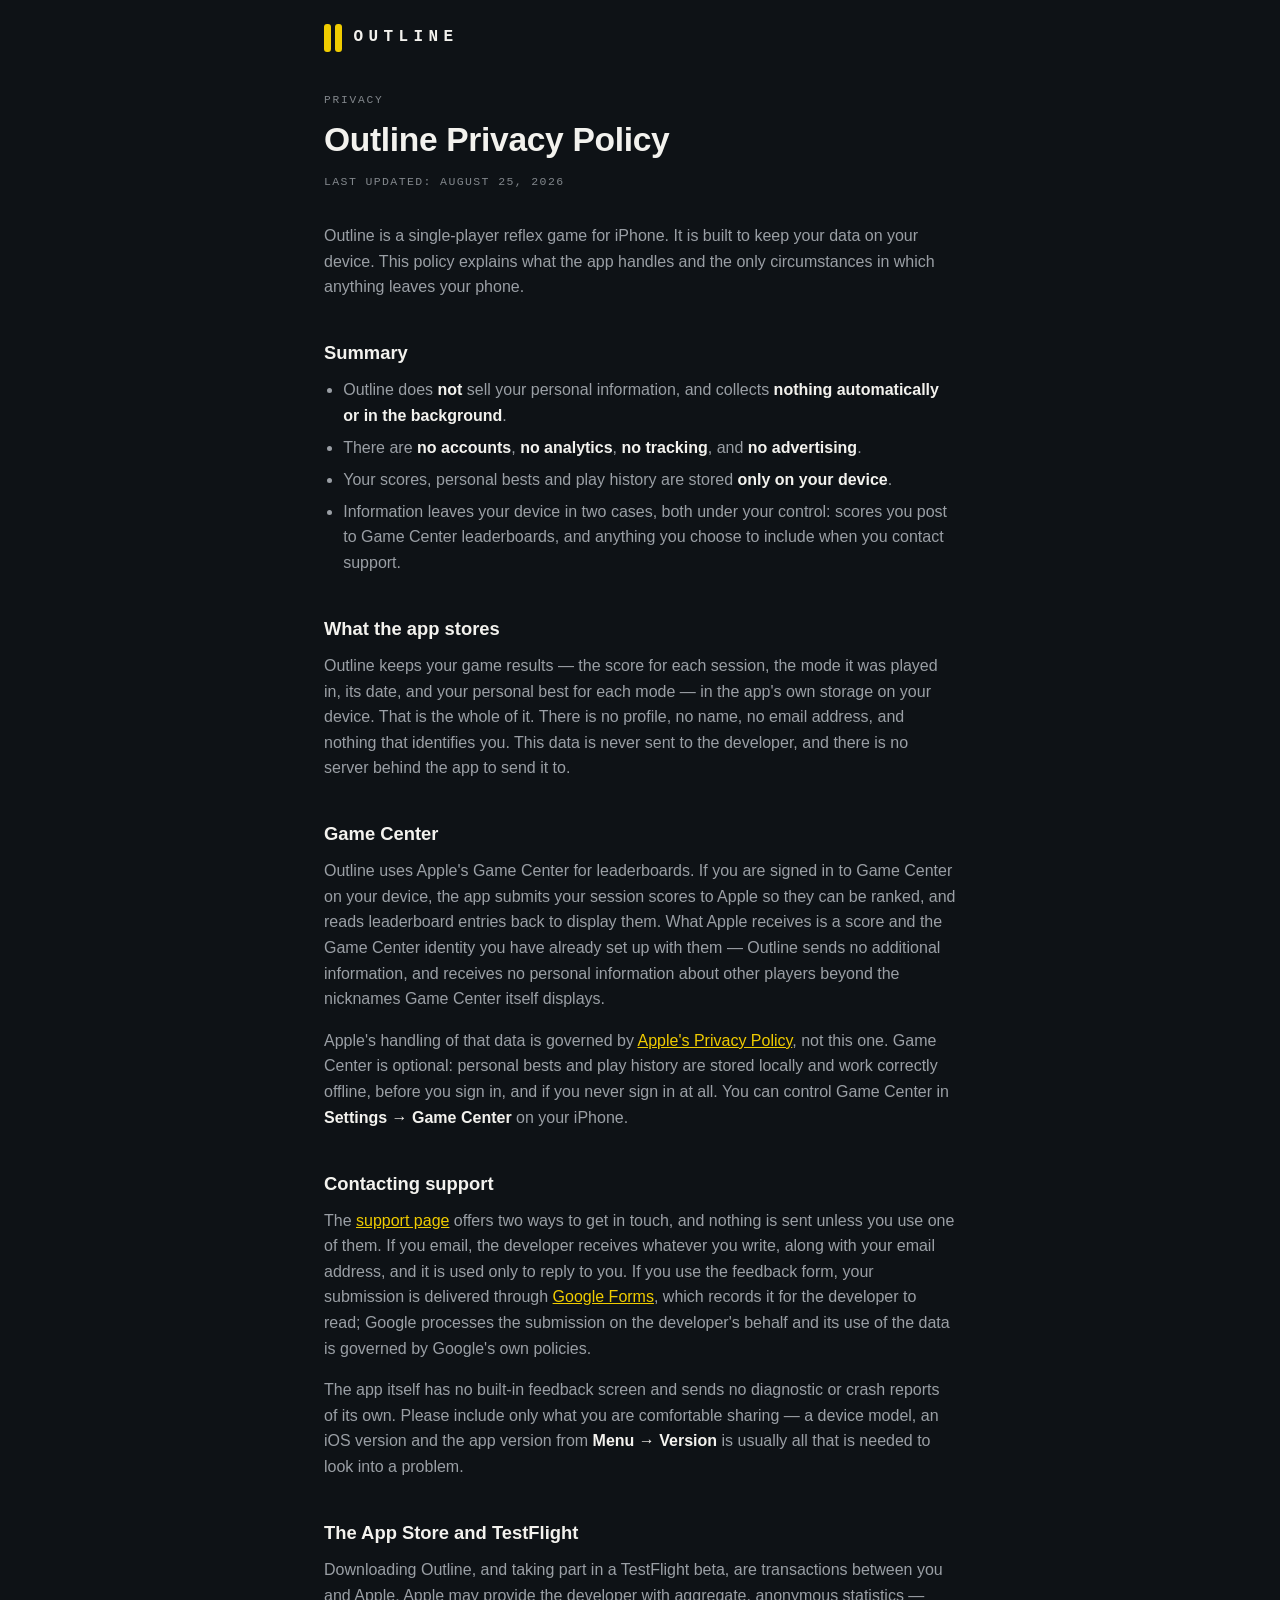
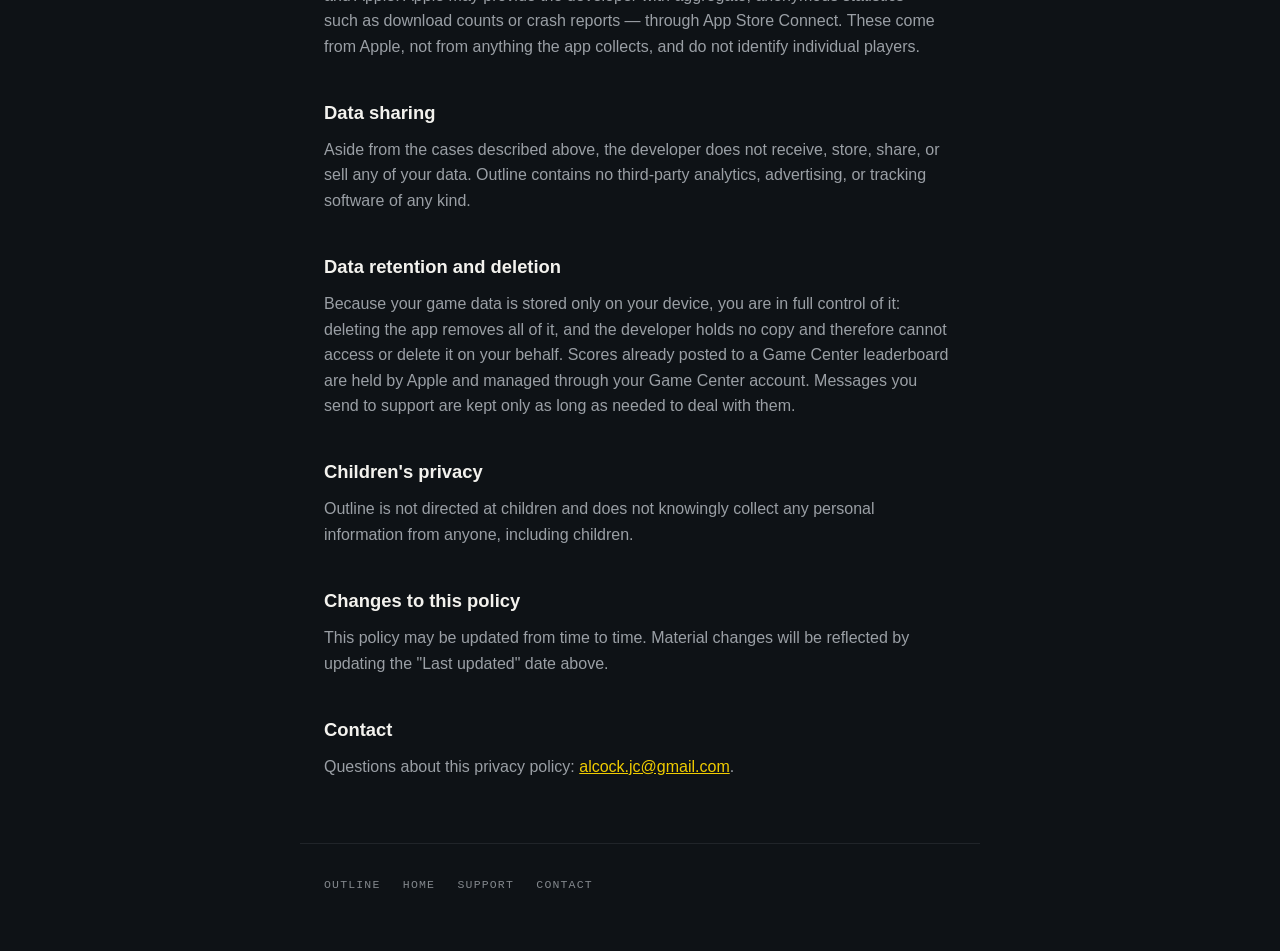
==== privacy/index.html @ 383f07f9 "Add the Outline site: landing, support and privacy pages Three static pages in one repo, so the thre" ====
<!DOCTYPE html>
<html lang="en">
<head>
<meta charset="utf-8">
<meta name="viewport" content="width=device-width, initial-scale=1">
<title>Privacy Policy — Outline</title>
<meta name="description" content="Outline's privacy policy: no accounts, no analytics, no tracking, no advertising. Your data stays on your device.">
<link rel="icon" href="../assets/mark.svg">
<link rel="stylesheet" href="../assets/site.css">
<style>
  main p, main li { color: var(--text-2); }
  .meta {
    font-family: var(--mono); font-size: 0.72rem; letter-spacing: 0.12em;
    text-transform: uppercase; color: var(--label); margin: 0 0 2rem;
  }
  ul { padding-left: 1.2rem; margin: 0 0 1rem; }
  li { margin: 0.4rem 0; }
  strong { color: var(--text); font-weight: 600; }
</style>
</head>
<body>

<div class="masthead">
  <a class="home" href="../">
    <span class="mark"><i></i><i></i></span>
    <span class="wordmark">OUTLINE</span>
  </a>
</div>

<main>
  <p class="label">Privacy</p>
  <h1>Outline Privacy Policy</h1>
  <p class="meta">Last updated: August 25, 2026</p>

  <p>
    Outline is a single-player reflex game for iPhone. It is built to keep your
    data on your device. This policy explains what the app handles and the only
    circumstances in which anything leaves your phone.
  </p>

  <h2>Summary</h2>
  <ul>
    <li>Outline does <strong>not</strong> sell your personal information, and collects <strong>nothing automatically or in the background</strong>.</li>
    <li>There are <strong>no accounts</strong>, <strong>no analytics</strong>, <strong>no tracking</strong>, and <strong>no advertising</strong>.</li>
    <li>Your scores, personal bests and play history are stored <strong>only on your device</strong>.</li>
    <li>Information leaves your device in two cases, both under your control: scores you post to Game Center leaderboards, and anything you choose to include when you contact support.</li>
  </ul>

  <h2>What the app stores</h2>
  <p>
    Outline keeps your game results — the score for each session, the mode it was
    played in, its date, and your personal best for each mode — in the app's own
    storage on your device. That is the whole of it. There is no profile, no name,
    no email address, and nothing that identifies you. This data is never sent to
    the developer, and there is no server behind the app to send it to.
  </p>

  <h2>Game Center</h2>
  <p>
    Outline uses Apple's Game Center for leaderboards. If you are signed in to
    Game Center on your device, the app submits your session scores to Apple so
    they can be ranked, and reads leaderboard entries back to display them. What
    Apple receives is a score and the Game Center identity you have already set up
    with them — Outline sends no additional information, and receives no personal
    information about other players beyond the nicknames Game Center itself
    displays.
  </p>
  <p>
    Apple's handling of that data is governed by
    <a href="https://www.apple.com/legal/privacy/" rel="noopener">Apple's Privacy
    Policy</a>, not this one. Game Center is optional: personal bests and play
    history are stored locally and work correctly offline, before you sign in, and
    if you never sign in at all. You can control Game Center in
    <strong>Settings → Game Center</strong> on your iPhone.
  </p>

  <h2>Contacting support</h2>
  <p>
    The <a href="../support/">support page</a> offers two ways to get in touch,
    and nothing is sent unless you use one of them. If you email, the developer
    receives whatever you write, along with your email address, and it is used
    only to reply to you. If you use the feedback form, your submission is
    delivered through <a href="https://policies.google.com/privacy" rel="noopener">Google
    Forms</a>, which records it for the developer to read; Google processes the
    submission on the developer's behalf and its use of the data is governed by
    Google's own policies.
  </p>
  <p>
    The app itself has no built-in feedback screen and sends no diagnostic or
    crash reports of its own. Please include only what you are comfortable
    sharing — a device model, an iOS version and the app version from
    <strong>Menu → Version</strong> is usually all that is needed to look into a
    problem.
  </p>

  <h2>The App Store and TestFlight</h2>
  <p>
    Downloading Outline, and taking part in a TestFlight beta, are transactions
    between you and Apple. Apple may provide the developer with aggregate,
    anonymous statistics — such as download counts or crash reports — through App
    Store Connect. These come from Apple, not from anything the app collects, and
    do not identify individual players.
  </p>

  <h2>Data sharing</h2>
  <p>
    Aside from the cases described above, the developer does not receive, store,
    share, or sell any of your data. Outline contains no third-party analytics,
    advertising, or tracking software of any kind.
  </p>

  <h2>Data retention and deletion</h2>
  <p>
    Because your game data is stored only on your device, you are in full control
    of it: deleting the app removes all of it, and the developer holds no copy and
    therefore cannot access or delete it on your behalf. Scores already posted to
    a Game Center leaderboard are held by Apple and managed through your Game
    Center account. Messages you send to support are kept only as long as needed
    to deal with them.
  </p>

  <h2>Children's privacy</h2>
  <p>
    Outline is not directed at children and does not knowingly collect any
    personal information from anyone, including children.
  </p>

  <h2>Changes to this policy</h2>
  <p>
    This policy may be updated from time to time. Material changes will be
    reflected by updating the "Last updated" date above.
  </p>

  <h2>Contact</h2>
  <p>
    Questions about this privacy policy:
    <a href="mailto:alcock.jc@gmail.com">alcock.jc@gmail.com</a>.
  </p>
</main>

<footer>
  <span>Outline</span>
  <a href="../">Home</a>
  <a href="../support/">Support</a>
  <a href="mailto:alcock.jc@gmail.com">Contact</a>
</footer>

</body>
</html>
---- assets/site.css ----
/* Outline — site tokens.
   Colours are transcribed from Outline/Design/Palette.swift so the site and the
   app are one object. Keep them in step: the app is the source of truth. */

:root {
  color-scheme: dark;

  /* Surfaces */
  --ground: #0E1216;
  --surface: #25292E;

  /* Lines */
  --line: #202429;
  --line-strong: #373B40;
  --line-active: #51565B;
  --line-target: #3E4348;

  /* Text */
  --text: #F3F2EE;
  --text-2: #9A9FA5;
  --label: #82878C;

  /* Accent */
  --yellow: #F0CC00;
  --yellow-pressed: #C0A300;
  --on-yellow: #0E1216;

  /* Score zones */
  --perfect: #F0CC00;
  --great: #5BB661;
  --good: #6DA3DA;
  --ok: #E2805E;
  --miss: #7C8186;
  --penalty: #E04F6B;

  /* Type. SF Mono for anything that reads as an instrument, SF Pro for prose —
     the same split Typography.swift makes in the app. */
  --mono: ui-monospace, "SF Mono", SFMono-Regular, Menlo, monospace;
  --sans: -apple-system, BlinkMacSystemFont, "Segoe UI", Roboto, Helvetica, Arial, sans-serif;

  --page: 680px;
}

* { box-sizing: border-box; }

body {
  margin: 0;
  background: var(--ground);
  color: var(--text);
  font-family: var(--sans);
  font-size: 16px;
  line-height: 1.6;
  -webkit-font-smoothing: antialiased;
}

a { color: var(--yellow); }

/* ---- Header: the mark, the name, and a link back to the top level ---- */

.masthead {
  max-width: var(--page);
  margin: 0 auto;
  padding: 1.5rem 1.5rem 0;
  display: flex;
  align-items: center;
  gap: 0.7rem;
}

.masthead a.home {
  display: flex;
  align-items: center;
  gap: 0.7rem;
  text-decoration: none;
  color: inherit;
}

.wordmark {
  font-family: var(--mono);
  font-weight: 600;
  font-size: 1rem;
  letter-spacing: 0.34em;
  /* Tracking also adds a gap after the final letter; pull it back so the word
     sits optically square against the mark. Same fix Wordmark.swift makes. */
  margin-right: -0.34em;
  color: var(--text);
}

/* Two yellow bars — PauseMark, in ratios rather than numbers. */
.mark {
  display: inline-flex;
  gap: 0.17em;
  font-size: var(--mark-size, 28px);
}
.mark i {
  display: block;
  width: 0.24em;
  height: 1em;
  background: var(--yellow);
  border-radius: 0.108em; /* barWidth * 0.45 */
}

/* ---- Shared blocks ---- */

main {
  max-width: var(--page);
  margin: 0 auto;
  padding: 2.5rem 1.5rem 3rem;
}

.label {
  font-family: var(--mono);
  font-size: 0.7rem;
  font-weight: 500;
  letter-spacing: 0.16em;
  text-transform: uppercase;
  color: var(--label);
  margin: 0 0 0.7rem;
}

h1 {
  font-size: 2.1rem;
  line-height: 1.15;
  letter-spacing: -0.01em;
  font-weight: 600;
  margin: 0 0 0.8rem;
}

h2 {
  font-size: 1.15rem;
  font-weight: 600;
  margin: 2.4rem 0 0.6rem;
}

p { margin: 0 0 1rem; color: var(--text-2); }
p.lead { color: var(--text); font-size: 1.1rem; max-width: 46ch; }

.panel {
  border: 1px solid var(--line-strong);
  border-radius: 10px;
  background: transparent;
  padding: 1.5rem 1.6rem;
}

.panel h2 { margin-top: 0; }

.btn {
  display: inline-flex;
  align-items: center;
  gap: 0.5rem;
  text-decoration: none;
  font-family: var(--sans);
  font-weight: 600;
  font-size: 0.95rem;
  padding: 0.75rem 1.2rem;
  border-radius: 8px;
  border: 1.5px solid transparent;
}
.btn-fill { background: var(--yellow); color: var(--on-yellow); }
.btn-fill:hover { background: var(--yellow-pressed); }
.btn-quiet { color: var(--text); border-color: var(--line-strong); }
.btn-quiet:hover { border-color: var(--line-active); }

footer {
  max-width: var(--page);
  margin: 0 auto;
  padding: 2rem 1.5rem 3.5rem;
  border-top: 1px solid var(--line);
  font-family: var(--mono);
  font-size: 0.72rem;
  letter-spacing: 0.1em;
  text-transform: uppercase;
  color: var(--label);
  display: flex;
  flex-wrap: wrap;
  gap: 0.4rem 1.4rem;
}
footer a { color: var(--label); text-decoration: none; }
footer a:hover { color: var(--text-2); }

@media (max-width: 480px) {
  h1 { font-size: 1.7rem; }
}
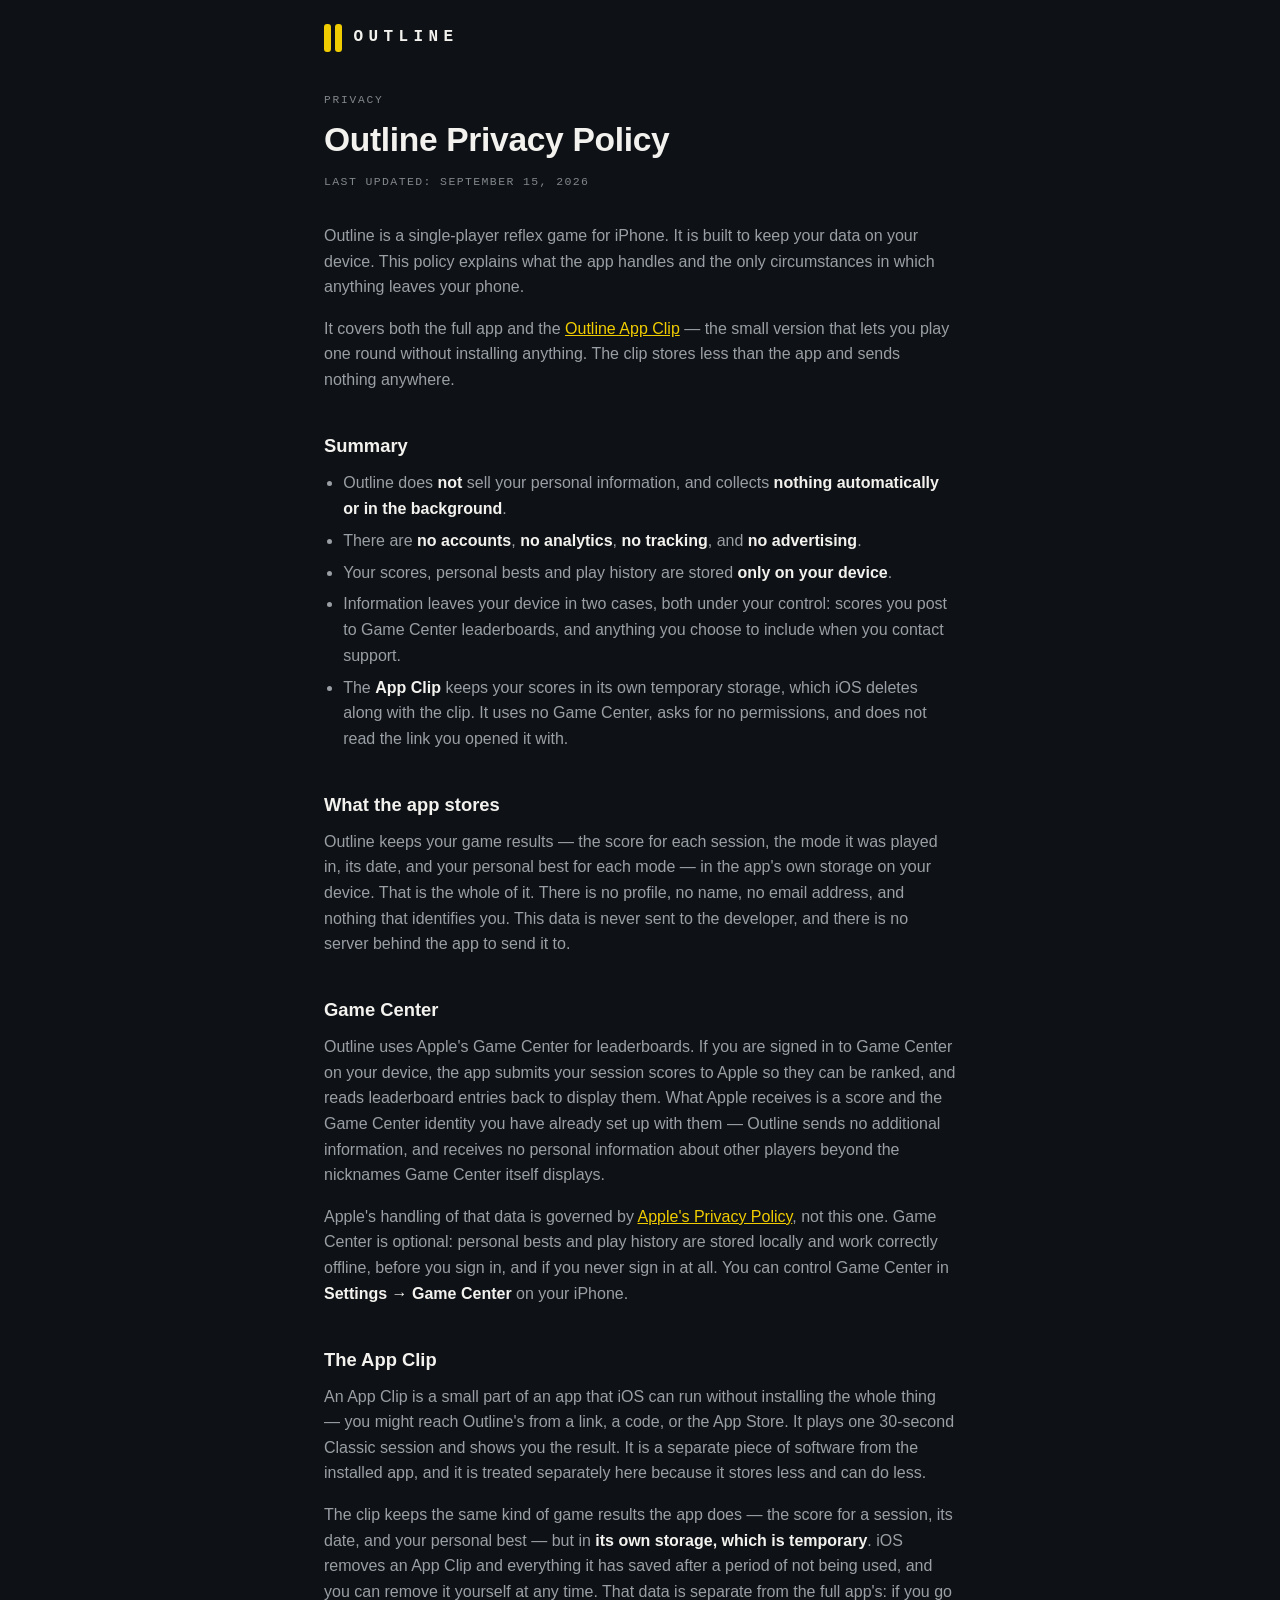
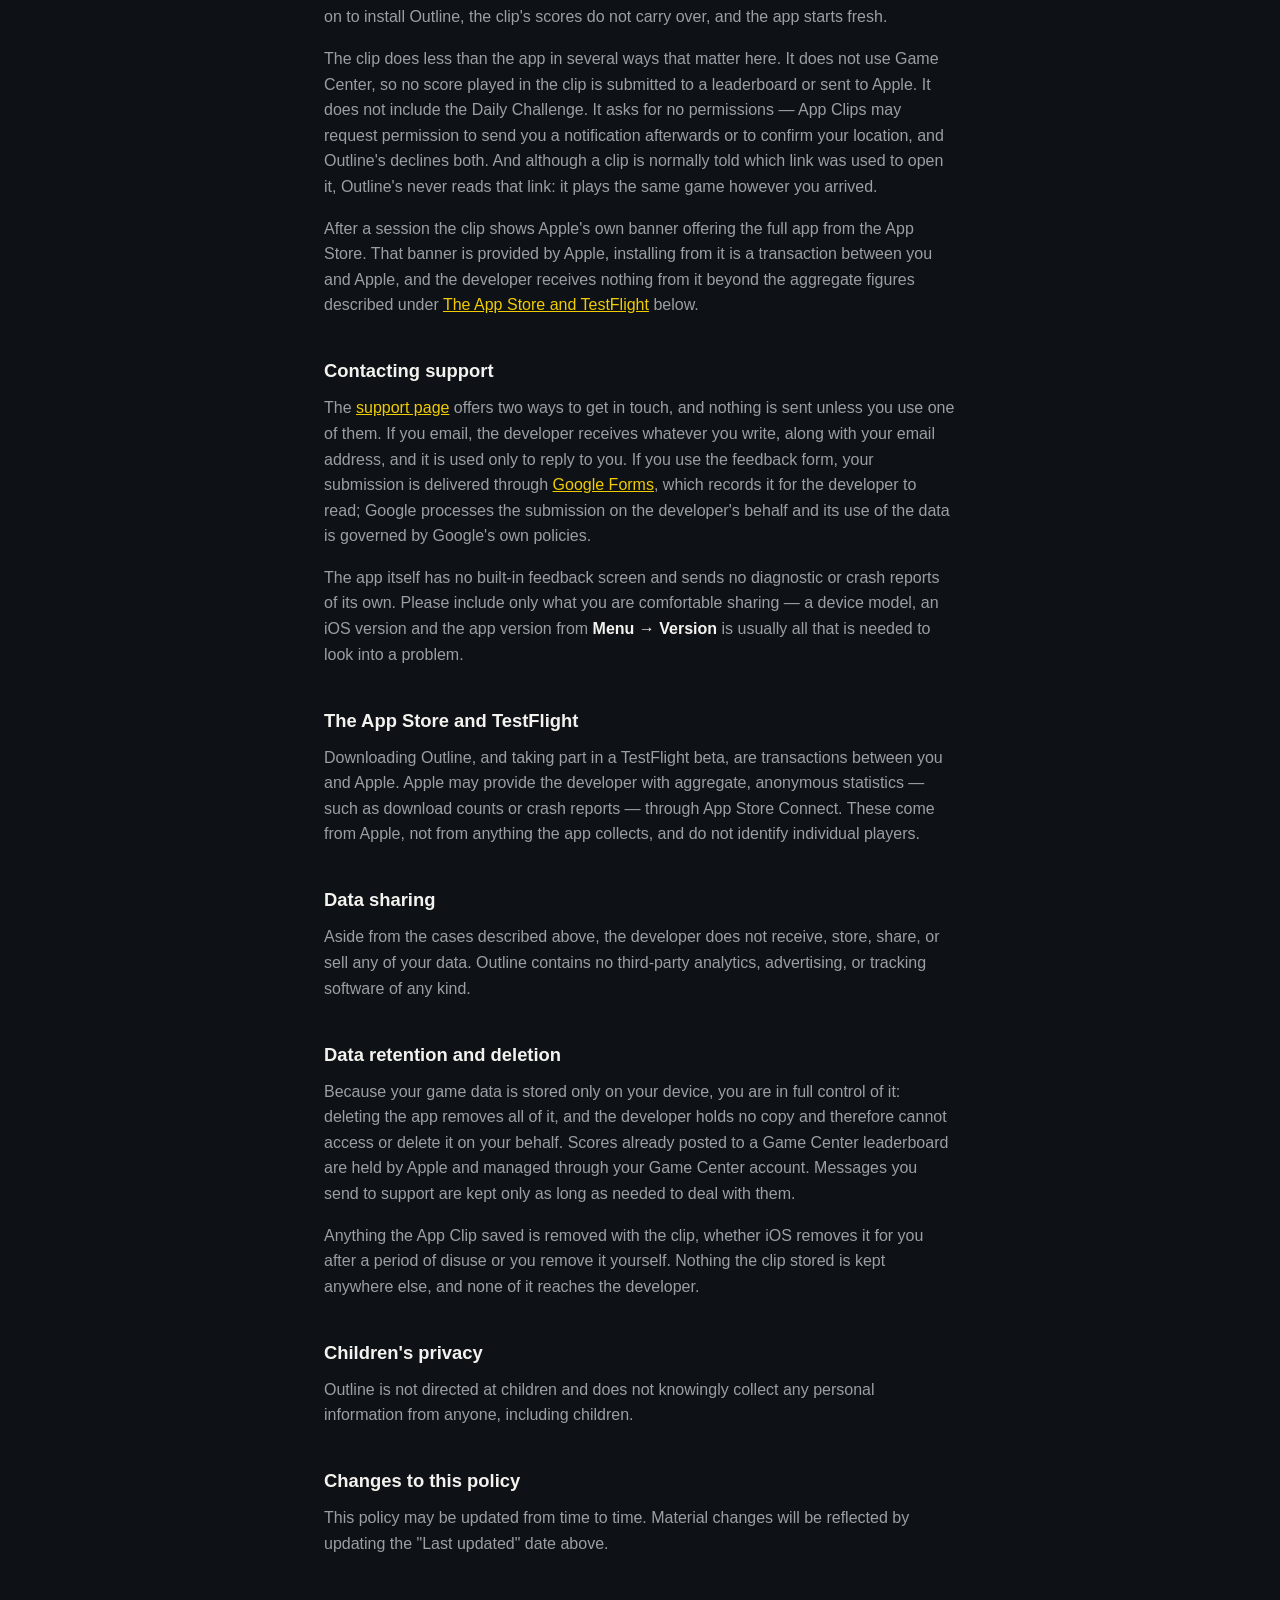
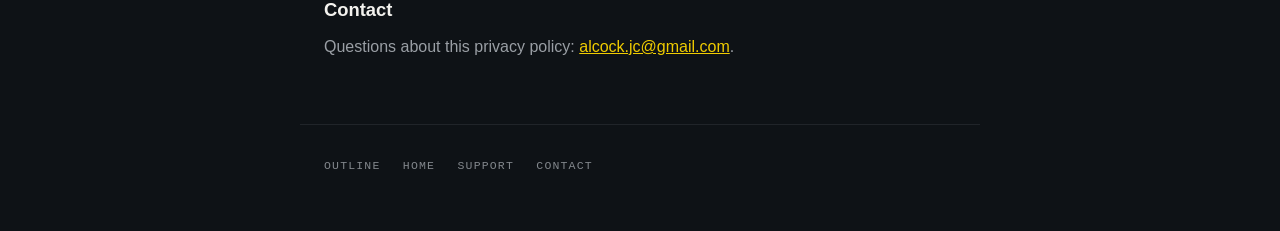
==== commit e73a8388: "Cover the App Clip in the privacy policy docs/web-presence.md requires a matching policy edit and a " ====
--- a/privacy/index.html
+++ b/privacy/index.html
@@ -30,12 +30,17 @@
 <main>
   <p class="label">Privacy</p>
   <h1>Outline Privacy Policy</h1>
-  <p class="meta">Last updated: August 25, 2026</p>
+  <p class="meta">Last updated: September 15, 2026</p>
 
   <p>
     Outline is a single-player reflex game for iPhone. It is built to keep your
     data on your device. This policy explains what the app handles and the only
     circumstances in which anything leaves your phone.
+  </p>
+  <p>
+    It covers both the full app and the <a href="#app-clip">Outline App Clip</a>
+    — the small version that lets you play one round without installing
+    anything. The clip stores less than the app and sends nothing anywhere.
   </p>
 
   <h2>Summary</h2>
@@ -44,6 +49,7 @@
     <li>There are <strong>no accounts</strong>, <strong>no analytics</strong>, <strong>no tracking</strong>, and <strong>no advertising</strong>.</li>
     <li>Your scores, personal bests and play history are stored <strong>only on your device</strong>.</li>
     <li>Information leaves your device in two cases, both under your control: scores you post to Game Center leaderboards, and anything you choose to include when you contact support.</li>
+    <li>The <strong>App Clip</strong> keeps your scores in its own temporary storage, which iOS deletes along with the clip. It uses no Game Center, asks for no permissions, and does not read the link you opened it with.</li>
   </ul>
 
   <h2>What the app stores</h2>
@@ -74,6 +80,39 @@
     <strong>Settings → Game Center</strong> on your iPhone.
   </p>
 
+  <h2 id="app-clip">The App Clip</h2>
+  <p>
+    An App Clip is a small part of an app that iOS can run without installing
+    the whole thing — you might reach Outline's from a link, a code, or the
+    App Store. It plays one 30-second Classic session and shows you the result.
+    It is a separate piece of software from the installed app, and it is treated
+    separately here because it stores less and can do less.
+  </p>
+  <p>
+    The clip keeps the same kind of game results the app does — the score for a
+    session, its date, and your personal best — but in <strong>its own storage,
+    which is temporary</strong>. iOS removes an App Clip and everything it has
+    saved after a period of not being used, and you can remove it yourself at any
+    time. That data is separate from the full app's: if you go on to install
+    Outline, the clip's scores do not carry over, and the app starts fresh.
+  </p>
+  <p>
+    The clip does less than the app in several ways that matter here. It does not
+    use Game Center, so no score played in the clip is submitted to a leaderboard
+    or sent to Apple. It does not include the Daily Challenge. It asks for no
+    permissions — App Clips may request permission to send you a notification
+    afterwards or to confirm your location, and Outline's declines both. And
+    although a clip is normally told which link was used to open it, Outline's
+    never reads that link: it plays the same game however you arrived.
+  </p>
+  <p>
+    After a session the clip shows Apple's own banner offering the full app from
+    the App Store. That banner is provided by Apple, installing from it is a
+    transaction between you and Apple, and the developer receives nothing from it
+    beyond the aggregate figures described under
+    <a href="#app-store">The App Store and TestFlight</a> below.
+  </p>
+
   <h2>Contacting support</h2>
   <p>
     The <a href="../support/">support page</a> offers two ways to get in touch,
@@ -93,7 +132,7 @@
     problem.
   </p>
 
-  <h2>The App Store and TestFlight</h2>
+  <h2 id="app-store">The App Store and TestFlight</h2>
   <p>
     Downloading Outline, and taking part in a TestFlight beta, are transactions
     between you and Apple. Apple may provide the developer with aggregate,
@@ -117,6 +156,11 @@
     a Game Center leaderboard are held by Apple and managed through your Game
     Center account. Messages you send to support are kept only as long as needed
     to deal with them.
+  </p>
+  <p>
+    Anything the App Clip saved is removed with the clip, whether iOS removes it
+    for you after a period of disuse or you remove it yourself. Nothing the clip
+    stored is kept anywhere else, and none of it reaches the developer.
   </p>
 
   <h2>Children's privacy</h2>
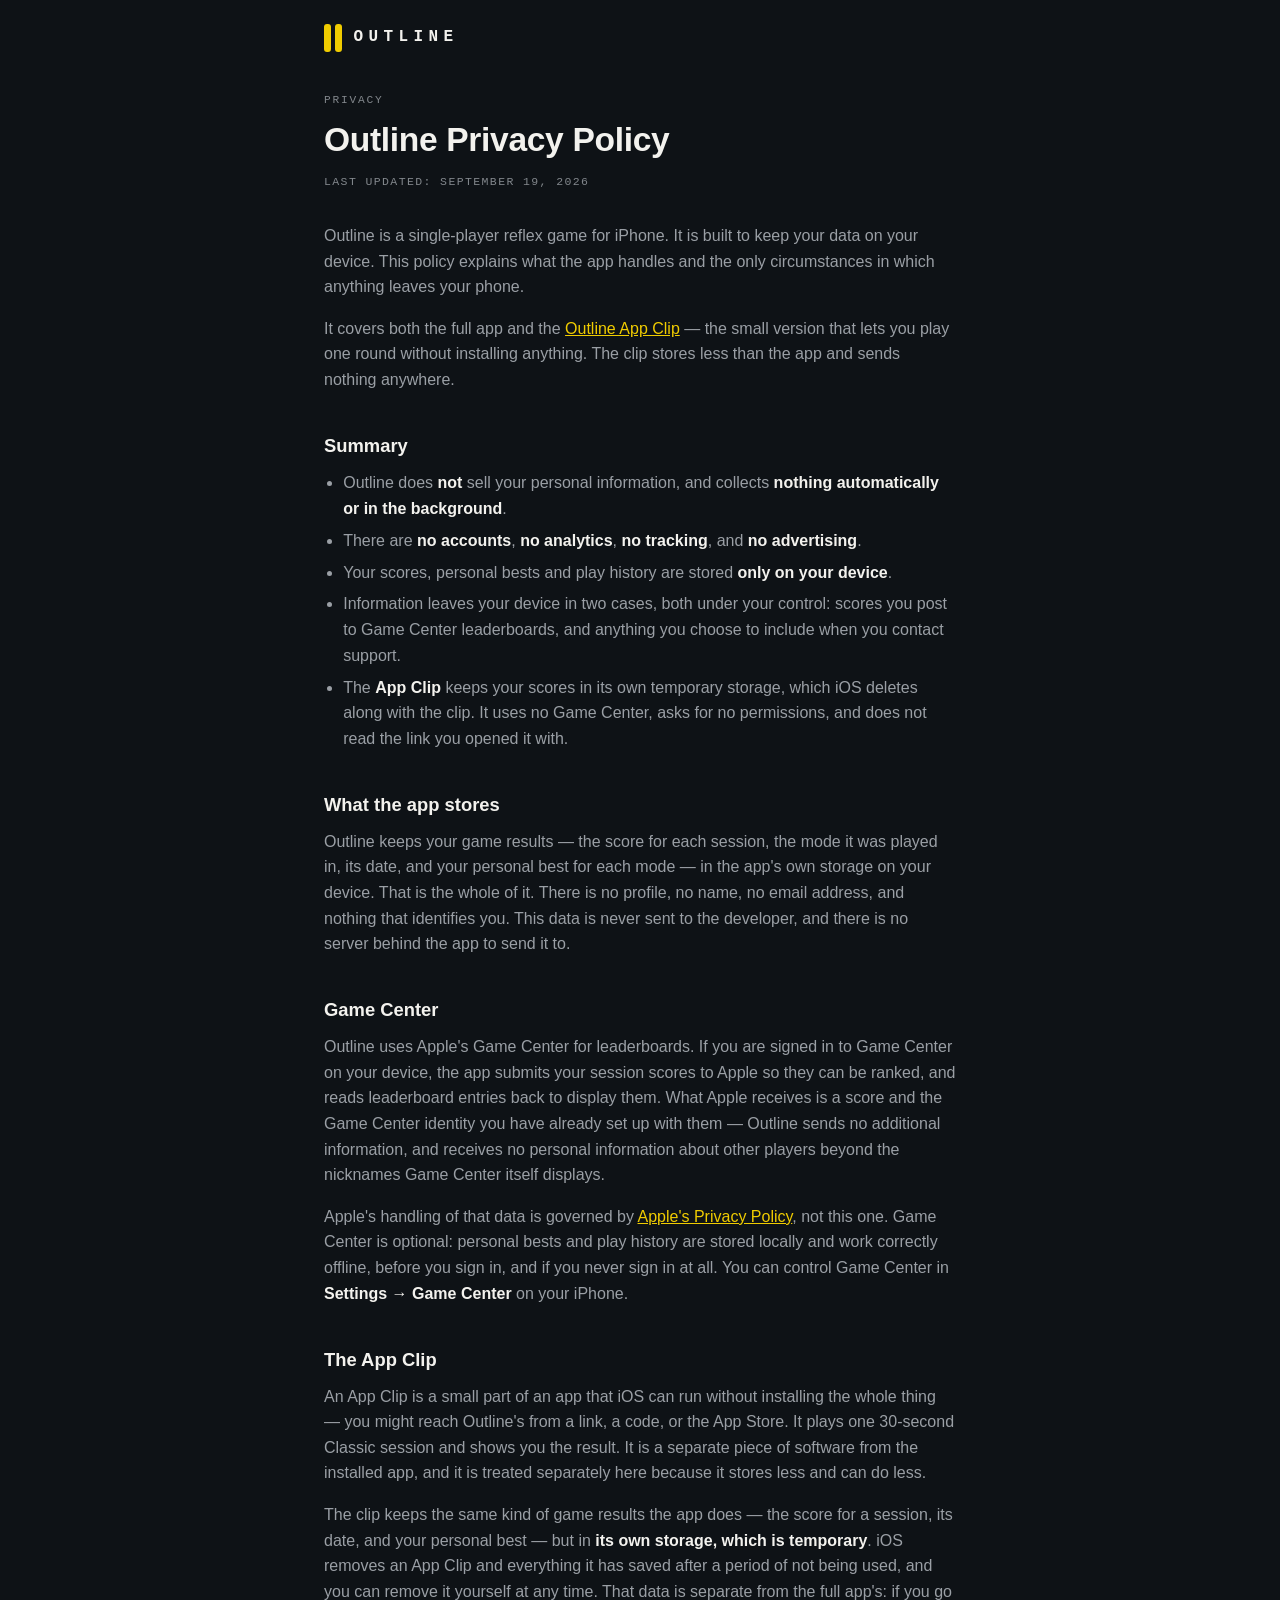
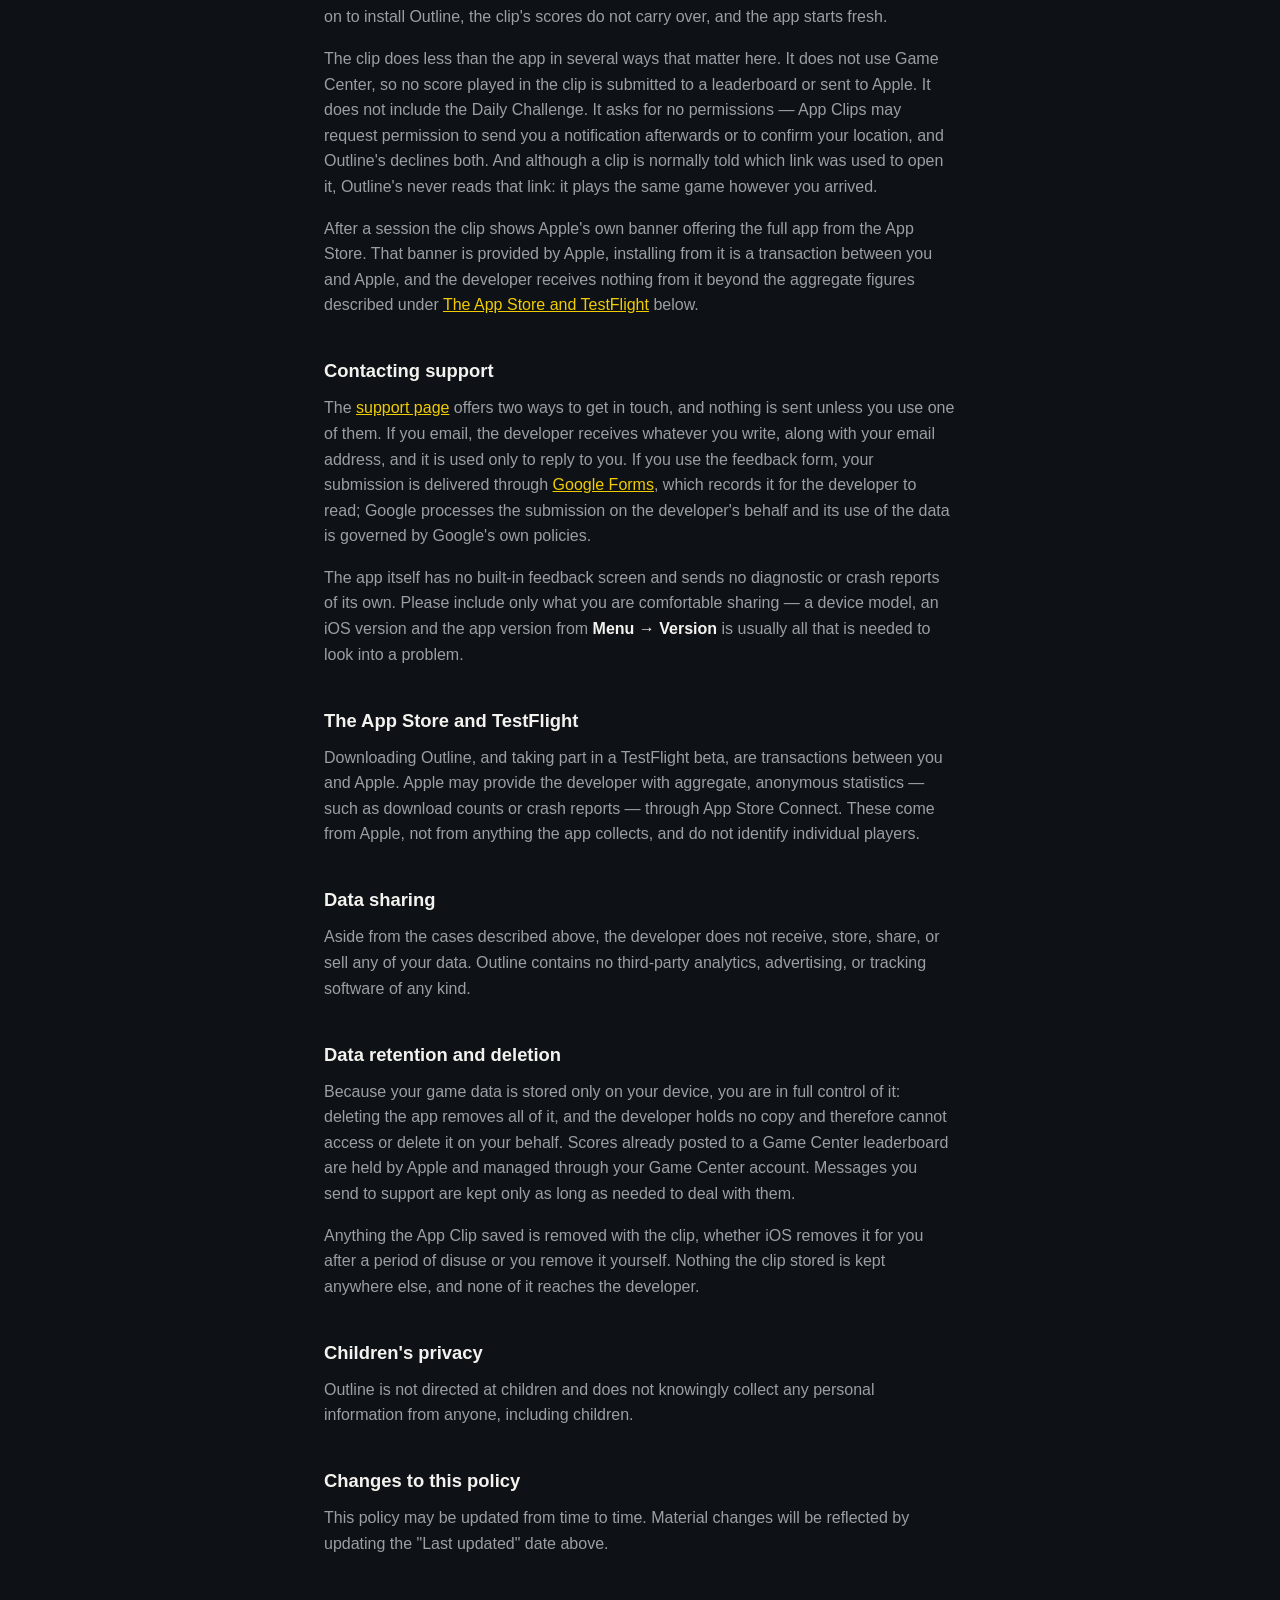
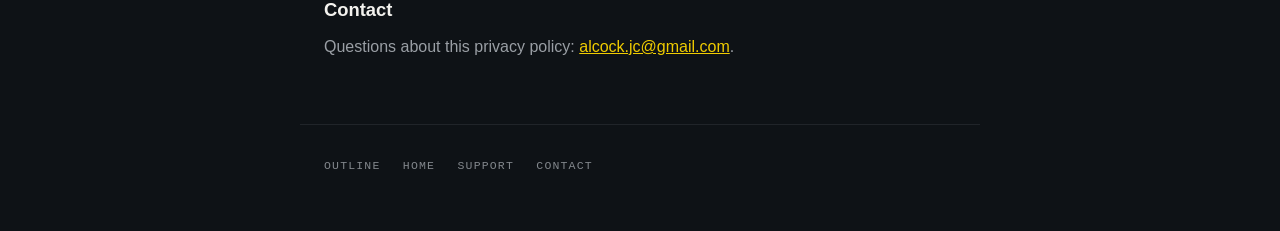
==== commit de917e5c: "Date the policy the day it publishes, not the day it was drafted The draft carried September 15 and " ====
--- a/privacy/index.html
+++ b/privacy/index.html
@@ -30,7 +30,7 @@
 <main>
   <p class="label">Privacy</p>
   <h1>Outline Privacy Policy</h1>
-  <p class="meta">Last updated: September 15, 2026</p>
+  <p class="meta">Last updated: September 19, 2026</p>
 
   <p>
     Outline is a single-player reflex game for iPhone. It is built to keep your
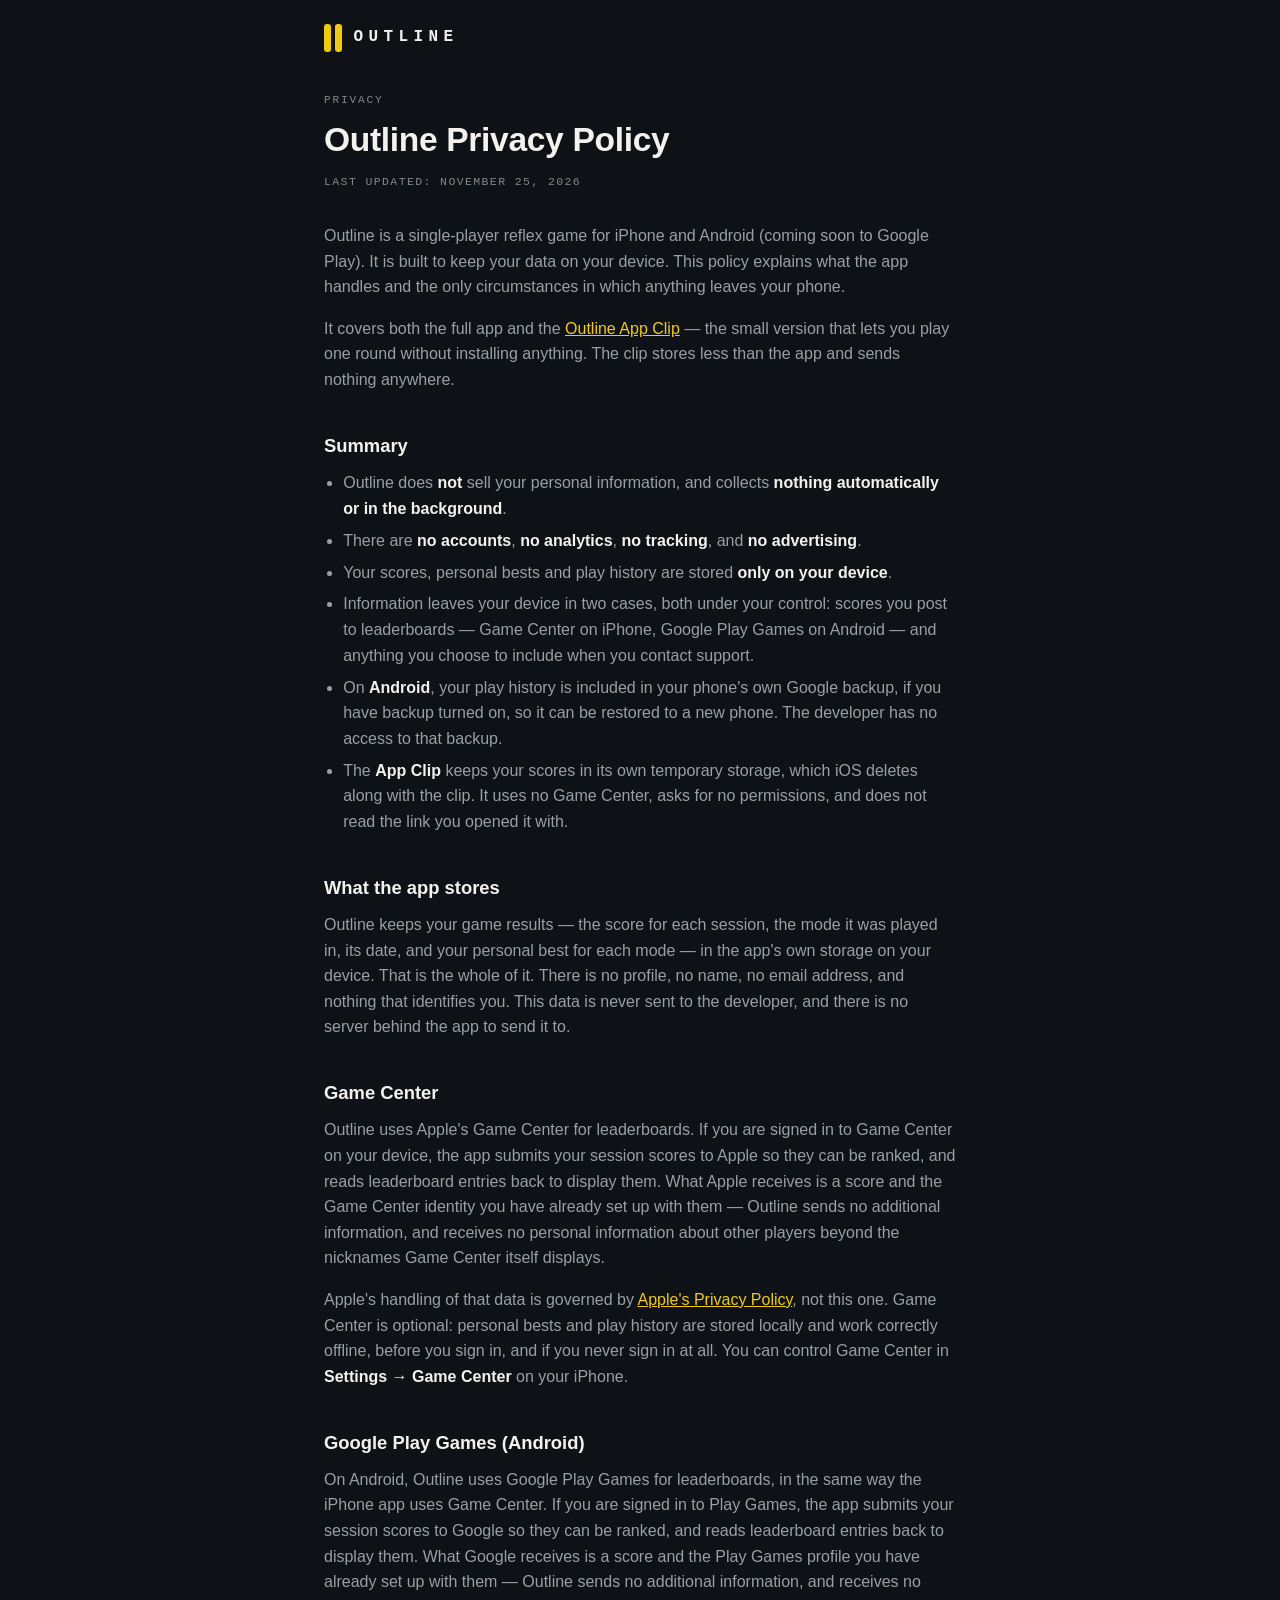
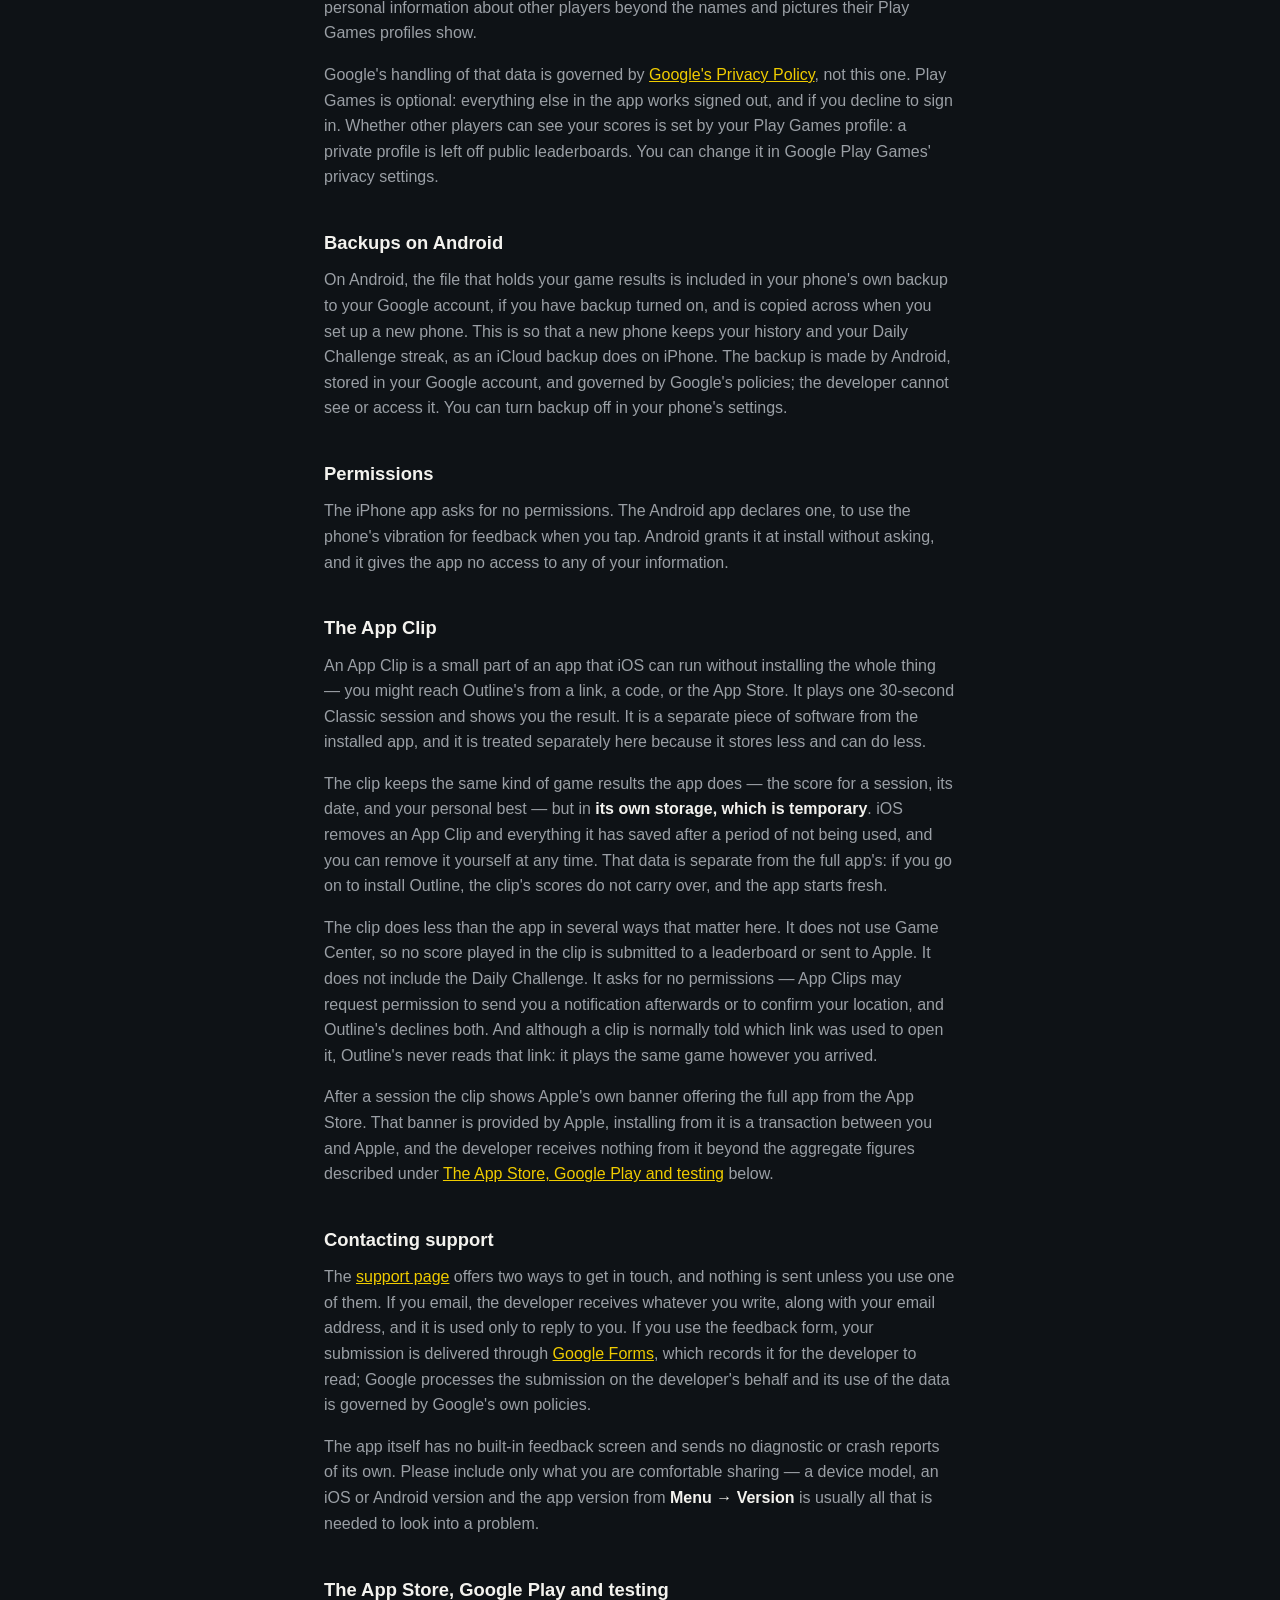
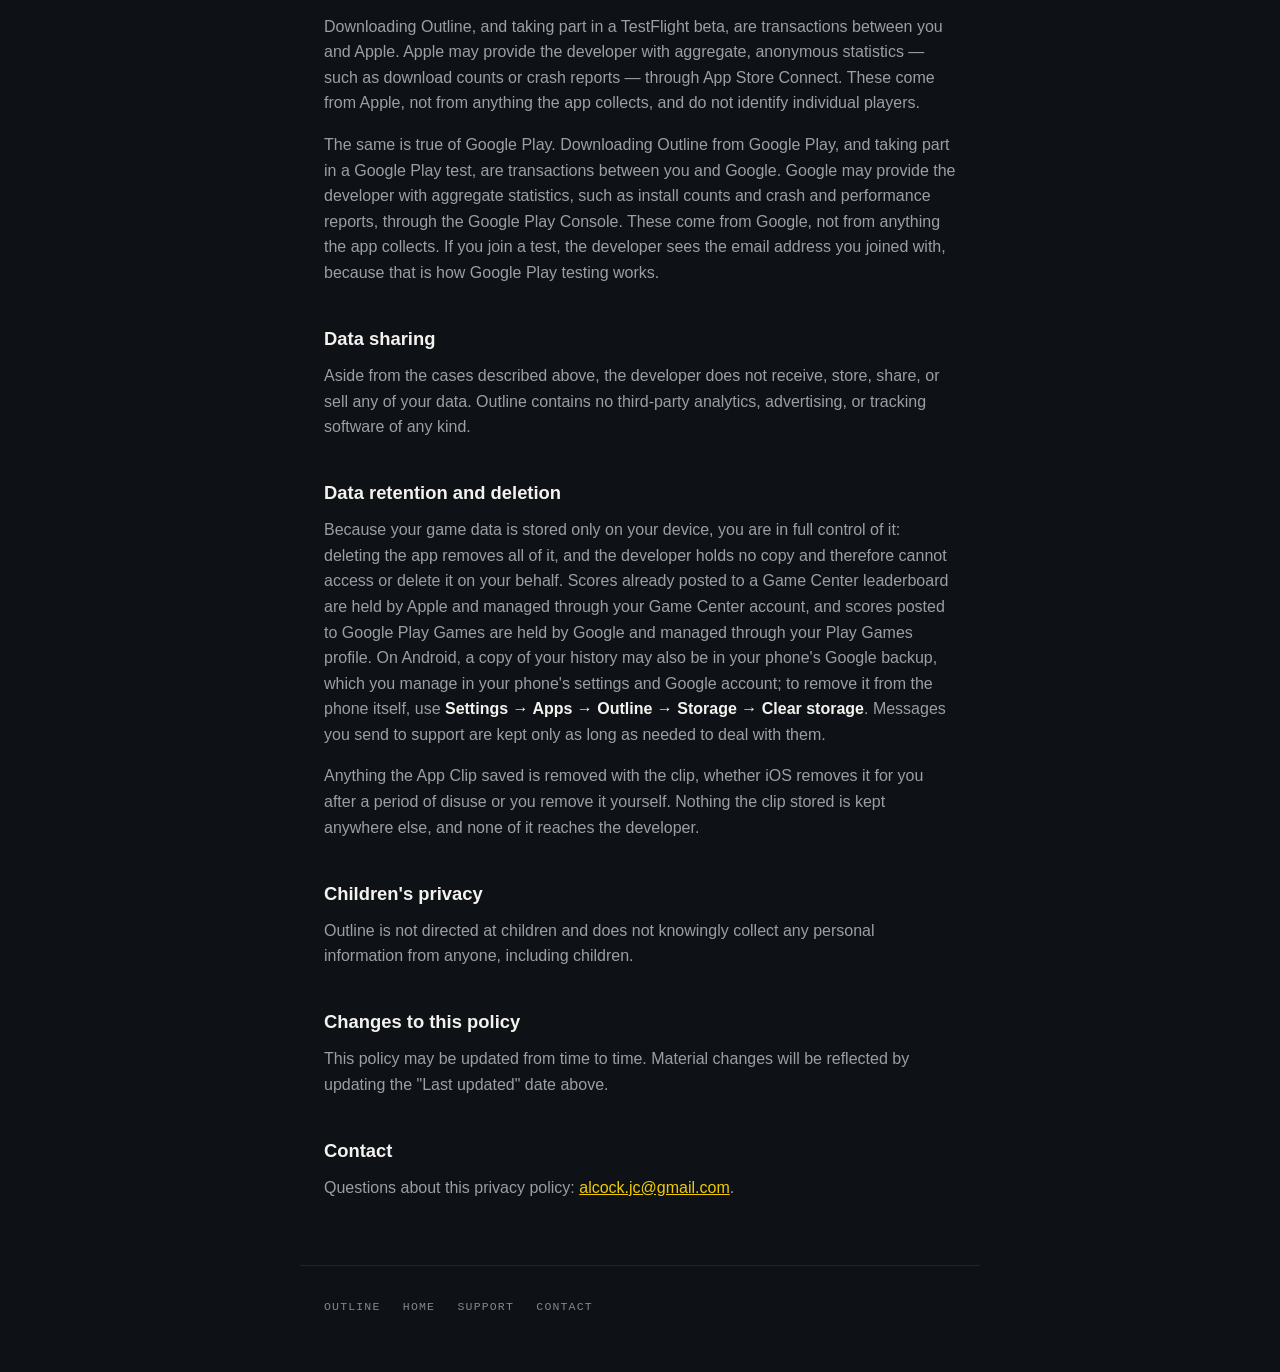
==== commit cc837fcb: "Make room for Android on the site, with Google Play coming soon The home page offers Google Play bes" ====
--- a/privacy/index.html
+++ b/privacy/index.html
@@ -4,7 +4,7 @@
 <meta charset="utf-8">
 <meta name="viewport" content="width=device-width, initial-scale=1">
 <title>Privacy Policy — Outline</title>
-<meta name="description" content="Outline's privacy policy: no accounts, no analytics, no tracking, no advertising. Your data stays on your device.">
+<meta name="description" content="Outline's privacy policy, for iPhone and Android: no accounts, no analytics, no tracking, no advertising. Your data stays on your device.">
 <link rel="icon" href="../assets/mark.svg">
 <link rel="stylesheet" href="../assets/site.css">
 <style>
@@ -30,12 +30,13 @@
 <main>
   <p class="label">Privacy</p>
   <h1>Outline Privacy Policy</h1>
-  <p class="meta">Last updated: September 19, 2026</p>
-
-  <p>
-    Outline is a single-player reflex game for iPhone. It is built to keep your
-    data on your device. This policy explains what the app handles and the only
-    circumstances in which anything leaves your phone.
+  <p class="meta">Last updated: November 25, 2026</p>
+
+  <p>
+    Outline is a single-player reflex game for iPhone and Android (coming soon
+    to Google Play). It is built to keep your data on your device. This policy
+    explains what the app handles and the only circumstances in which anything
+    leaves your phone.
   </p>
   <p>
     It covers both the full app and the <a href="#app-clip">Outline App Clip</a>
@@ -48,7 +49,8 @@
     <li>Outline does <strong>not</strong> sell your personal information, and collects <strong>nothing automatically or in the background</strong>.</li>
     <li>There are <strong>no accounts</strong>, <strong>no analytics</strong>, <strong>no tracking</strong>, and <strong>no advertising</strong>.</li>
     <li>Your scores, personal bests and play history are stored <strong>only on your device</strong>.</li>
-    <li>Information leaves your device in two cases, both under your control: scores you post to Game Center leaderboards, and anything you choose to include when you contact support.</li>
+    <li>Information leaves your device in two cases, both under your control: scores you post to leaderboards — Game Center on iPhone, Google Play Games on Android — and anything you choose to include when you contact support.</li>
+    <li>On <strong>Android</strong>, your play history is included in your phone's own Google backup, if you have backup turned on, so it can be restored to a new phone. The developer has no access to that backup.</li>
     <li>The <strong>App Clip</strong> keeps your scores in its own temporary storage, which iOS deletes along with the clip. It uses no Game Center, asks for no permissions, and does not read the link you opened it with.</li>
   </ul>
 
@@ -80,6 +82,45 @@
     <strong>Settings → Game Center</strong> on your iPhone.
   </p>
 
+  <h2 id="play-games">Google Play Games (Android)</h2>
+  <p>
+    On Android, Outline uses Google Play Games for leaderboards, in the same way
+    the iPhone app uses Game Center. If you are signed in to Play Games, the app
+    submits your session scores to Google so they can be ranked, and reads
+    leaderboard entries back to display them. What Google receives is a score
+    and the Play Games profile you have already set up with them — Outline sends
+    no additional information, and receives no personal information about other
+    players beyond the names and pictures their Play Games profiles show.
+  </p>
+  <p>
+    Google's handling of that data is governed by
+    <a href="https://policies.google.com/privacy" rel="noopener">Google's Privacy
+    Policy</a>, not this one. Play Games is optional: everything else in the app
+    works signed out, and if you decline to sign in. Whether other players can
+    see your scores is set by your Play Games profile: a private profile is left
+    off public leaderboards. You can change it in Google Play Games' privacy
+    settings.
+  </p>
+
+  <h2 id="android-backup">Backups on Android</h2>
+  <p>
+    On Android, the file that holds your game results is included in your
+    phone's own backup to your Google account, if you have backup turned on, and
+    is copied across when you set up a new phone. This is so that a new phone
+    keeps your history and your Daily Challenge streak, as an iCloud backup does
+    on iPhone. The backup is made by Android, stored in your Google account, and
+    governed by Google's policies; the developer cannot see or access it. You
+    can turn backup off in your phone's settings.
+  </p>
+
+  <h2>Permissions</h2>
+  <p>
+    The iPhone app asks for no permissions. The Android app declares one, to
+    use the phone's vibration for feedback when you tap. Android grants it at
+    install without asking, and it gives the app no access to any of your
+    information.
+  </p>
+
   <h2 id="app-clip">The App Clip</h2>
   <p>
     An App Clip is a small part of an app that iOS can run without installing
@@ -110,7 +151,7 @@
     the App Store. That banner is provided by Apple, installing from it is a
     transaction between you and Apple, and the developer receives nothing from it
     beyond the aggregate figures described under
-    <a href="#app-store">The App Store and TestFlight</a> below.
+    <a href="#app-store">The App Store, Google Play and testing</a> below.
   </p>
 
   <h2>Contacting support</h2>
@@ -127,12 +168,12 @@
   <p>
     The app itself has no built-in feedback screen and sends no diagnostic or
     crash reports of its own. Please include only what you are comfortable
-    sharing — a device model, an iOS version and the app version from
+    sharing — a device model, an iOS or Android version and the app version from
     <strong>Menu → Version</strong> is usually all that is needed to look into a
     problem.
   </p>
 
-  <h2 id="app-store">The App Store and TestFlight</h2>
+  <h2 id="app-store">The App Store, Google Play and testing</h2>
   <p>
     Downloading Outline, and taking part in a TestFlight beta, are transactions
     between you and Apple. Apple may provide the developer with aggregate,
@@ -140,6 +181,15 @@
     Store Connect. These come from Apple, not from anything the app collects, and
     do not identify individual players.
   </p>
+  <p>
+    The same is true of Google Play. Downloading Outline from Google Play, and
+    taking part in a Google Play test, are transactions between you and Google.
+    Google may provide the developer with aggregate statistics, such as install
+    counts and crash and performance reports, through the Google Play Console.
+    These come from Google, not from anything the app collects. If you join a
+    test, the developer sees the email address you joined with, because that is
+    how Google Play testing works.
+  </p>
 
   <h2>Data sharing</h2>
   <p>
@@ -154,7 +204,12 @@
     of it: deleting the app removes all of it, and the developer holds no copy and
     therefore cannot access or delete it on your behalf. Scores already posted to
     a Game Center leaderboard are held by Apple and managed through your Game
-    Center account. Messages you send to support are kept only as long as needed
+    Center account, and scores posted to Google Play Games are held by Google
+    and managed through your Play Games profile. On Android, a copy of your
+    history may also be in your phone's Google backup, which you manage in your
+    phone's settings and Google account; to remove it from the phone itself,
+    use <strong>Settings → Apps → Outline → Storage → Clear storage</strong>.
+    Messages you send to support are kept only as long as needed
     to deal with them.
   </p>
   <p>
